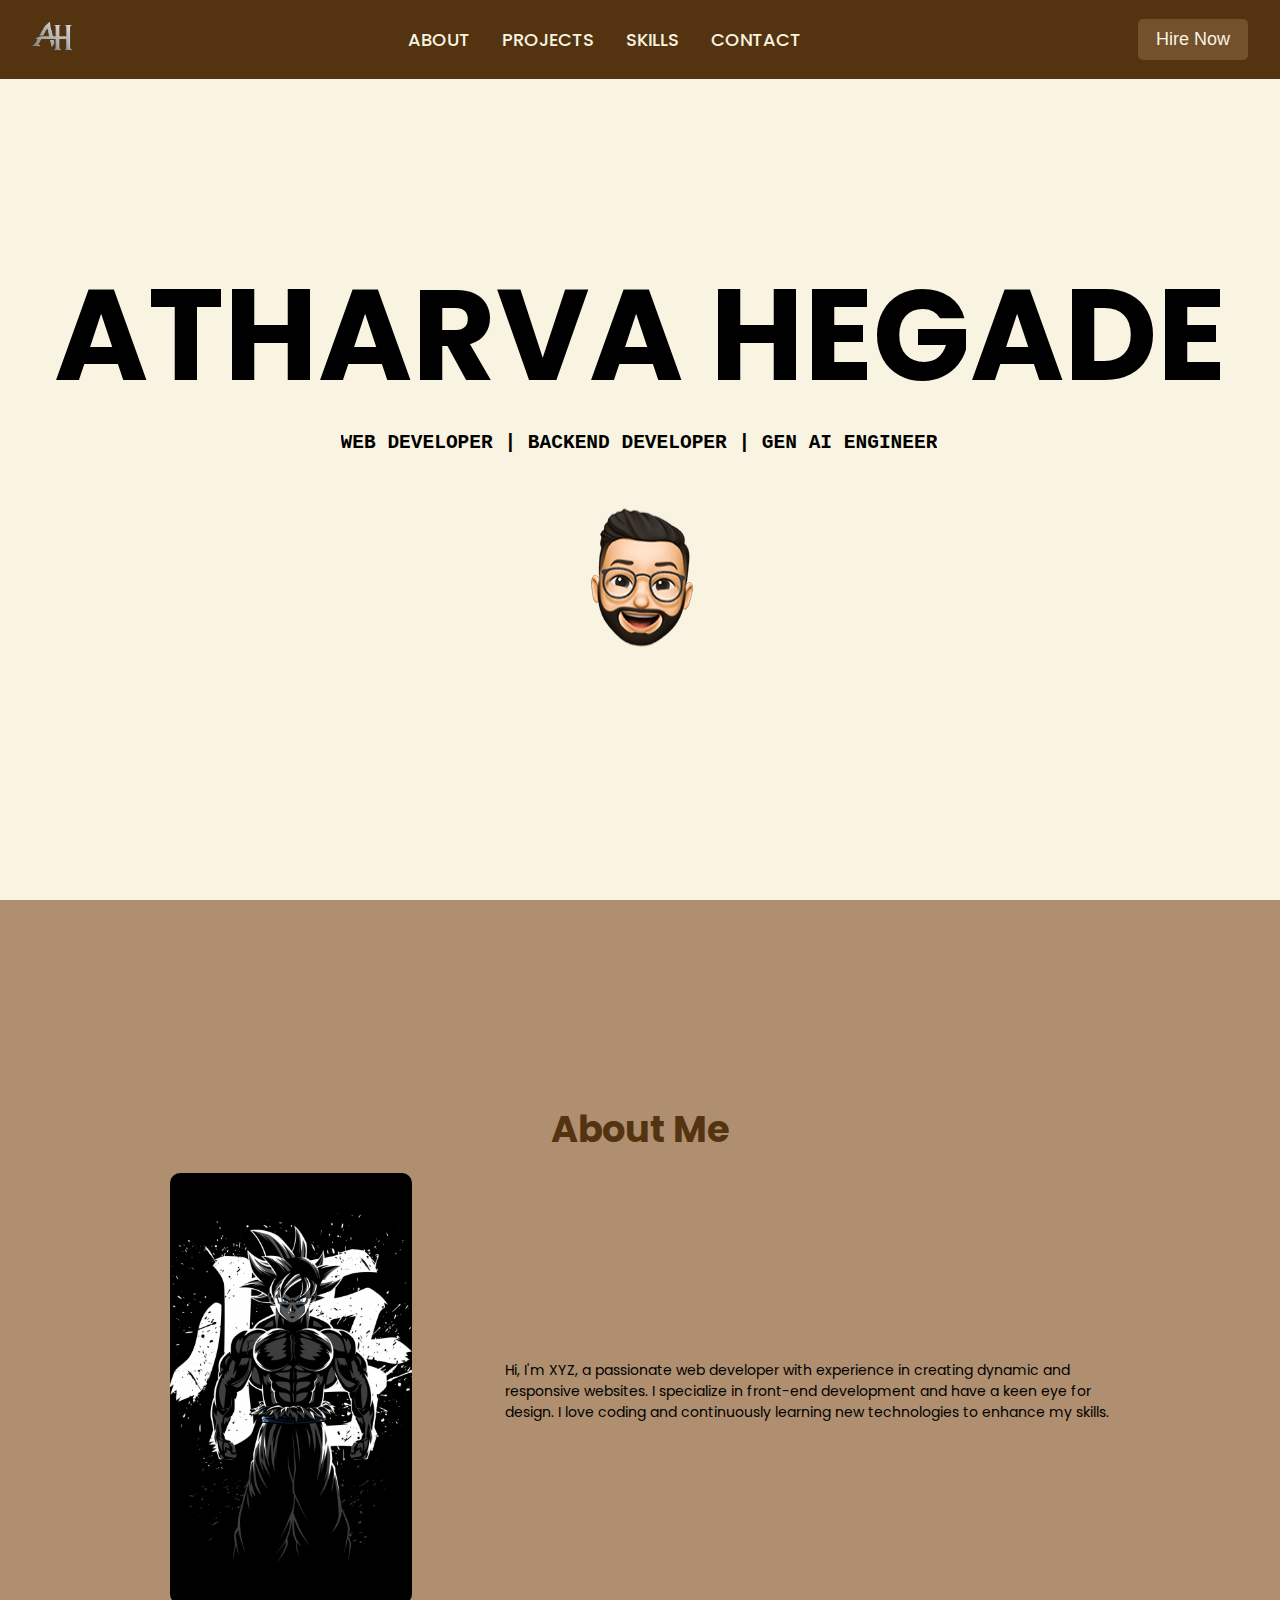
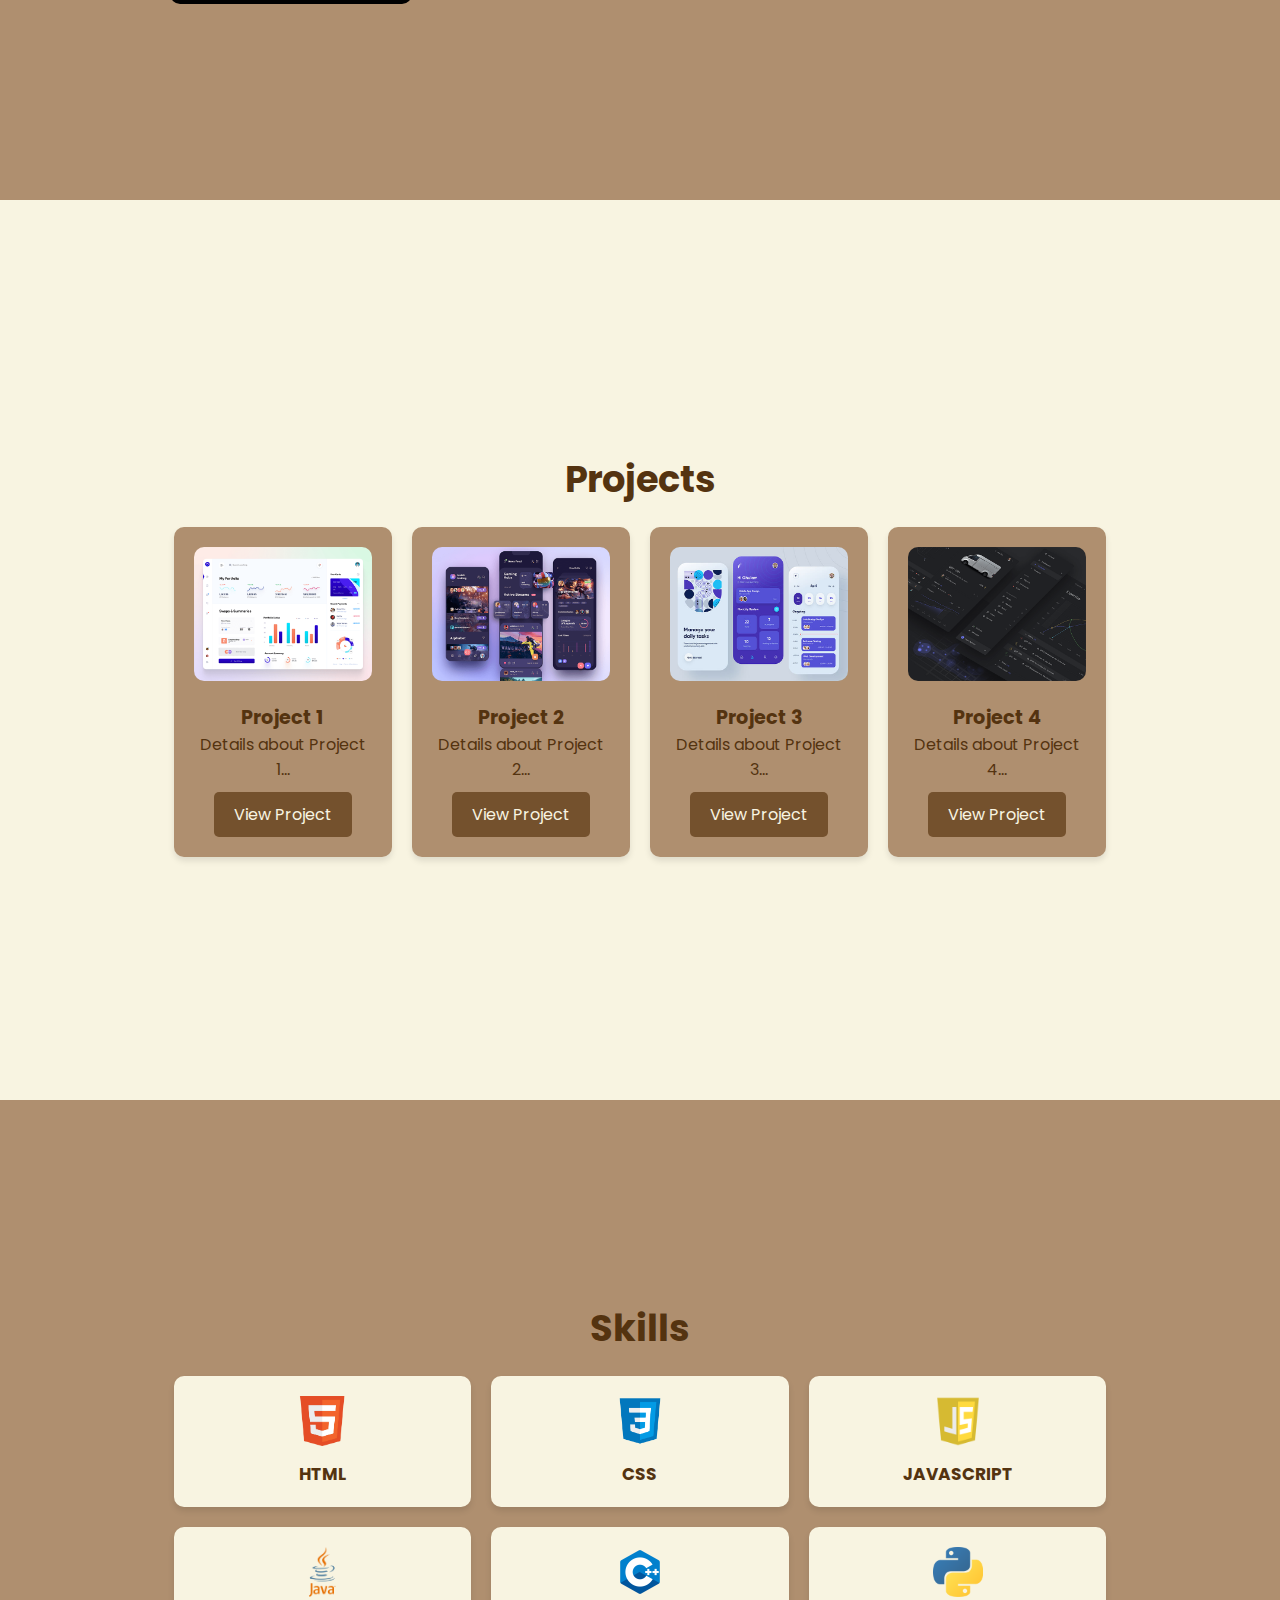
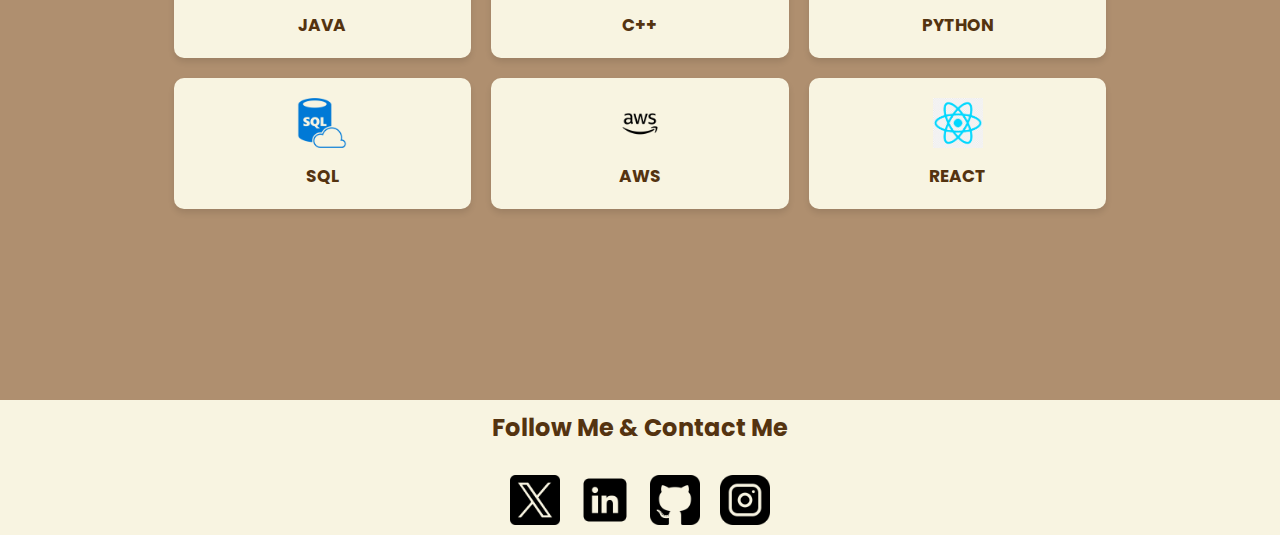
==== home .html @ 90b4cf0e "2nd commit" ====
<!DOCTYPE html>
<html lang="en">
<head>
    <meta charset="UTF-8">
    <meta name="viewport" content="width=device-width, initial-scale=1.0">
    <link rel="preconnect" href="https://fonts.googleapis.com">
    <link rel="preconnect" href="https://fonts.gstatic.com" crossorigin>
    <link href="https://fonts.googleapis.com/css2?family=Anton&family=Poppins&display=swap" rel="stylesheet">
    <link rel="stylesheet" href="https://cdnjs.cloudflare.com/ajax/libs/font-awesome/6.6.0/css/all.min.css">
    <script src="/script.js"></script>
    <title>Portfolio</title>
    <link rel="stylesheet" href="home.css">
</head>
<body>
    <header >
        <nav>
            <div class="logo"><a href="#home_page"><img src="/images/logo2.png" alt=""></a></div>
            <ul class="nav-links">
                <li><a href="#about">About</a></li>
                <li><a href="#projects">Projects</a></li>
                <li><a href="#skills">Skills</a></li>
                <li><a href="#footer">Contact</a></li>
            </ul>
            <div class="hire-now">
                <button>Hire Now</button>
            </div>
            <div class="menu-toggle" onclick="toggleMenu()">
                <span class="bar"></span>
                <span class="bar"></span>
                <span class="bar"></span>
            </div>
            <script src="/script.js"></script>
        </nav>
    </header>

    
    <!-- Home Page Content -->


    <section class="hero" id="home_page">
        <div class="background-image"></div>
        <div class="content">
            <div class="text-column">
                <h1 class="animate-heading">ATHARVA HEGADE</h1>
                <h3 class="animate-subheading">
                    <span class="typing-text">WEB DEVELOPER | BackEnd Developer | GEN AI Engineer</span>
                </h3>
            </div>
            <div class="photo-column">
                <img src="/images/my-avatar.png" alt="Profile Photo" class="profile-photo">
            </div>
        </div>
    </section>
    
    


    <!-- About Me Section -->

    <section id="about">
        <h2>About Me</h2>
        <div class="about-container">
            <div class="about-picture">
                <img src="/images/wallpapersden.com_cool-goku-amoled-black_720x1280.jpg" alt="About Me Picture">
            </div>
            <div class="about-content">
                <p>Hi, I'm XYZ, a passionate web developer with experience in creating dynamic and responsive websites. I specialize in front-end development and have a keen eye for design. I love coding and continuously learning new technologies to enhance my skills.</p>
            </div>
        </div>
    </section>
    

<!-- Project Section -->

<section id="projects">
    <h2>Projects</h2>
    <div class="projects-grid">
        <div class="project-card">
            <img src="/images/project-2.png" alt="Project 1 Image">
            <h3>Project 1</h3>
            <p>Details about Project 1...</p>
            <a href="project1.html" class="view-project-link">View Project</a>
        </div>
        <div class="project-card">
            <img src="/images/project-4.png" alt="Project 2 Image">
            <h3>Project 2</h3>
            <p>Details about Project 2...</p>
            <a href="project2.html" class="view-project-link">View Project</a>
        </div>
        <div class="project-card">
            <img src="/images/project-8.jpg" alt="Project 3 Image">
            <h3>Project 3</h3>
            <p>Details about Project 3...</p>
            <a href="project3.html" class="view-project-link">View Project</a>
        </div>
        <div class="project-card">
            <img src="/images/project-9.png" alt="Project 4 Image">
            <h3>Project 4</h3>
            <p>Details about Project 4...</p>
            <a href="project4.html" class="view-project-link">View Project</a>
        </div>
    </div>
</section>


<!-- Skils Section -->
 
<section id="skills">
    <h2>Skills</h2>
    <div class="skills-grid">
        <div class="skill-card">
            <div class="skill-icon"><img src="/images/html.png" alt=""></div>
            <h3>html</h3>
        </div>
        <div class="skill-card">
            <div class="skill-icon"><img src="/images/css.png" alt=""></div>
            <h3>css</h3>
        </div>
        <div class="skill-card">
            <div class="skill-icon"><img src="/images/js.png" alt=""></div>
            <h3>javascript</h3>
        </div>
        <div class="skill-card">
            <div class="skill-icon"><img src="/images/java.png" alt=""></div>
            <h3>java</h3>
        </div>
        <div class="skill-card">
            <div class="skill-icon"><img src="/images/cpp.png" alt=""></div>
            <h3>c++</h3>
        </div>
        <div class="skill-card">
            <div class="skill-icon"><img src="/images/python.png" alt=""></div>
            <h3>python</h3>
        </div>
        <div class="skill-card">
            <div class="skill-icon"><img src="/images/sql.png" alt=""></div>
            <h3>sql</h3>
        </div>
        <div class="skill-card">
            <div class="skill-icon"><img src="/images/aws.png" alt=""></div>
            <h3>aws</h3>
        </div>
        <div class="skill-card">
            <div class="skill-icon"><img src="/images/react.png" alt=""></div>
            <h3>React</h3>
        </div>
    </div>
</section>


<!-- Contact Section -->
<!-- 
<section id="contact">

    <h2>Contact</h2>
    <form class="contact-form">
        <label for="name">Name</label>
        <input type="text" id="name" name="name" required>

        <label for="email">Email</label>
        <input type="email" id="email" name="email" required>

        <label for="phone">Mobile No</label>
        <input type="tel" id="phone" name="phone" required> 

        <button type="submit">Submit</button>
    </form>

    <div class="social-media">
        <a href="https://twitter.com/yourprofile" target="_blank">
            <img src="/images/twitter.png" alt="Twitter">
        </a>
        <a href="https://www.linkedin.com/in/yourprofile" target="_blank">
            <img src="/images/linkedin (1).png" alt="LinkedIn">
        </a>
        <a href="https://github.com/yourprofile" target="_blank">
            <img src="/images/github-sign.png" alt="GitHub">
        </a>
        <a href="https://www.instagram.com/yourprofile" target="_blank">
            <img src="/images/instagram (1).png" alt="Instagram">
        </a>
    </div>
</section> -->

<!-- Footer Section -->

<footer id="footer">
    <h2>Follow Me & Contact Me</h2>
    <div class="social-media">
        <a href="https://twitter.com/yourprofile" target="_blank">
            <img src="/images/twitter.png" alt="Twitter">
        </a>
        <a href="https://www.linkedin.com/in/yourprofile" target="_blank">
            <img src="/images/linkedin (1).png" alt="LinkedIn">
        </a>
        <a href="https://github.com/yourprofile" target="_blank">
            <img src="/images/github-sign.png" alt="GitHub">
        </a>
        <a href="https://www.instagram.com/yourprofile" target="_blank">
            <img src="/images/instagram (1).png" alt="Instagram">
        </a>
    </div>
</footer>



</body>
</html>


</body>
</html>
---- home.css ----
* {
    margin: 0;
    padding: 0;
    box-sizing: border-box;
}

body, html {
    background-color: #F8F4E1;
    color: #543310;
    height: 100%;
    font-family: 'Poppins', Arial, sans-serif;
    scroll-behavior: smooth; /* Smooth scroll */
}

header {
    background-color: #543310;
    color: #F8F4E1;
    position: fixed; /* Fixed position */
    width: 100%;
    top: 0;
    left: 0;
    z-index: 1000;
    
}

nav {
    display: flex;
    justify-content: space-between;
    align-items: center;
    padding: 1rem 2rem;
}

.logo img {
    width: 40px;
    height: auto;
}

.nav-links {
    list-style: none;
    display: flex;
    text-transform: uppercase;
    font-weight: 500;
}

.nav-links li {
    margin: 0 1rem;
}

.nav-links a {
    font-size: large;
    text-decoration: none;
    color: #F8F4E1;
    position: relative;
    transition: color 0.3s;
}

.nav-links a::after {
    content: '';
    position: absolute;
    width: 0;
    height: 2px;
    background-color: #AF8F6F;
    left: 0;
    bottom: -5px;
    transition: width 0.3s;
}

.nav-links a:hover {
    color: #AF8F6F;
}

.nav-links a:hover::after {
    width: 100%;
}

.hire-now button {
    padding: 0.5rem 1rem;
    background-color: #74512D;
    color: #F8F4E1;
    font: 600;
    font-size: 18px;
    border: 2px solid #74512D;
    border-radius: 5px;
    cursor: pointer;
    transition: background-color 0.3s, color 0.3s;
}

.hire-now button:hover {
    padding: 0.5rem 1rem;
    border: 2px solid #543310;
    border-radius: 5px;
    background-color: #543310;
    color: #F8F4E1;
}

/* Responsive styles for Navbar */
.menu-toggle {
    display: none; /* Hide menu button by default */
    flex-direction: column;
    cursor: pointer;
}

.menu-toggle .bar {
    background-color: #F8F4E1;
    height: 3px;
    width: 25px;
    margin: 3px 0;
    border-radius: 3px;
}

/* Show menu button and hide links on small screens */
@media (max-width: 768px) {
    .nav-links {
        display: none; /* Hide nav links by default */
        position: absolute;
        top: 60px; /* Adjust based on header height */
        right: 0;
        background-color: #543310;
        width: 100%;
        flex-direction: column;
        align-items: center;
        padding: 1rem;
        gap: 1rem;
    }

    .nav-links.active {
        display: flex; /* Show links when menu is toggled */
    }

    .menu-toggle {
        display: none;
        /* display: flex; Show menu button on small screens */
    }
}
/* Hero Section Styles */
.hero {
    position: relative;
    height: 100vh;
    display: flex;
    justify-content: center;
    align-items: center;
    text-align: center;
    color: #F8F4E1; /* Light text color */
    overflow: hidden; /* Ensure no overflow */
}

.background-image {
    position: absolute;
    top: 0;
    left: 0;
    width: 100%;
    height: 100%;
    /* background-image: url('/path/to/background-image.jpg'); Update path to your background image */
    background-size: cover;
    background-position: center;
    z-index: -1;
}

.content {
    position: relative;
    z-index: 1;
}

.profile-photo {
    border-radius: 50%;
    width: 150px;
    height: 150px;
    margin-top: 20px;
}

/* Animation for Heading */


@keyframes fadeInUp {
    from {
        opacity: 0;
        transform: translateY(20px);
    }
    to {
        opacity: 1;
        transform: translateY();
    }
}

.animate-heading {
    color:#000000 ;
    font-size: 8rem;
    animation: fadeInUp 1s ease-out;
}

/* Animation for Subheading */
@keyframes typing {
    from {
        width: 0;
    }
    to {
        width: 100%;
    }
}

@keyframes blink {
    from {
        border-right: 2px solid transparent;
    }
    to {
        border-right: 2px solid #F8F4E1;
    }
}

.animate-subheading {
    display: inline-block;
    overflow: hidden; /* Ensures text does not overflow during animation */
    white-space: nowrap; /* Keeps text on a single line */
    border-right: 2px solid #F8F4E1; /* Cursor effect */
    font-family: monospace;
    font-size: 1.5em;
    color: #000000;
    text-transform: uppercase;
    animation: typing 6s steps(60, end) infinite, blink 0.75s step-end infinite;
}

.photo-column img{
    width: 200px;
    height: 200px;
}

/* Responsive styles for Hero Section */
@media (max-width: 768px) {
    .hero {
        margin-top: 10%;
        padding: 0 10px; /* Add padding for smaller screens */
    }

    .profile-photo img{
        width: 120px; /* Reduce profile photo size */
        height: 120px;
    }

    .animate-heading {
        font-size: 4rem; /* Adjust heading size */
    }

    .animate-subheading {
        font-size: 1.2em; /* Adjust subheading size */
        width: 100%; /* Full width for wrapping text */
    }
}

@media (max-width: 480px) {
    .profile-photo img{
        width: 100px; /* Further reduce profile photo size */
        height: 100px;
    }

    .animate-heading {
        font-size: 2rem; /* Further adjust heading size */
    }

    .animate-subheading {
        font-size: 0.8em; /* Further adjust subheading size */
        animation: typing 6s steps(60, end) infinite, blink 0.75s step-end infinite;
    }

    .hero {
        margin-top: 10%;
        padding: 0 10px; /* Further padding for very small screens */
    }
}

h1, h2, h3 {
    font-size: calc(1.5rem + 1vw); /* Responsive scaling */
}


#about, #projects ,#skills{
    height: 100vh;
    display: flex;
    justify-content: center;
    align-items: center;
    flex-direction: column;
}

section {
    padding: 2rem;
    text-align: center;
    padding-top: 60px; /* Add padding to avoid overlap with fixed navbar */
}

/* Responsive styles for sections */
@media (max-width: 768px) {
    #about, #projects, #contact, #skills {
        height: auto; /* Allow sections to expand based on content */
        padding: 1rem; /* Reduce padding for smaller screens */
    }

    section {
        padding: 1rem; /* Adjust padding for smaller screens */
        padding-top: 70px; /* Adjust top padding to account for the fixed navbar */
    }
}

@media (max-width: 480px) {
    #about, #projects, #contact, #skills {
        height: auto; /* Ensure sections are flexible with content on very small screens */
        padding: 0.5rem; /* Further reduce padding for very small screens */
    }

    section {
        padding: 0.5rem; /* Adjust padding for very small screens */
        padding-top: 80px; /* Further adjust top padding for very small screens */
    }
}

/* About Section */

#about {
    background-color: #AF8F6F;
    height: 100vh;
    display: flex;
    flex-direction: column;
    justify-content: center;
    align-items: center;
    padding-top: 60px; /* Add padding to avoid overlap with fixed navbar */
}

.about-container {
    display: flex;
    align-items: center;
    text-align: left;
    max-width: 80%;
}

.about-picture {
    flex: 1;
    padding: 1rem;
}

.about-picture img {
    width: 80%;
    height: auto;
    border-radius: 10px;
}

.about-content {
    font-size: 14px ;
    color: #000000;
    flex: 2;
    padding: 1rem;
}

/* Responsive styles for #about */
@media (max-width: 768px) {
    #about {
        height: auto; /* Allow section to expand based on content */
        padding-top: 10px; /* Adjust top padding to account for fixed navbar */
    }

    .about-container {
        flex-direction: column; /* Stack content vertically */
        text-align: center; /* Center-align text for smaller screens */
    }

    .about-picture {
        padding: 0.5rem; /* Reduce padding */
    }

    .about-picture img {
        width: 50%; /* Make image responsive */
        height: auto;
        border-radius: 5px; /* Reduce border radius */
    }

    .about-content {
        padding: 0.5rem; /* Reduce padding */
    }
}

@media (max-width: 480px) {
    #about {
        padding-top: 80px; /* Further adjust padding */
    }

    .about-container {
        padding: 0.5rem; /* Reduce padding for very small screens */
    }

    .about-picture {
        margin-top: 20px;
        padding: 0px; /* Remove padding */
    }

    .about-picture img {
        width: 50%; /* Ensure image takes full width */
        border-radius: 3px; /* Further reduce border radius */
    }

    .about-content {
        padding: 0; /* Remove padding */
    }
}



/* Project Section */

#projects {
    height: 100vh;
    display: flex;
    flex-direction: column;
    justify-content: center;
    align-items: center;
    padding-top: 60px; /* Add padding to avoid overlap with fixed navbar */
    background-color: #F8F4E1;
}

.projects-grid {
    display: grid;
    grid-template-columns: repeat(auto-fit, minmax(200px, 1fr));
    gap: 20px;
    width: 80%;
    max-width: 1000px;
    padding: 20px;
}

.project-card {
    background-color: #AF8F6F;
    border-radius: 10px;
    box-shadow: 0 4px 6px rgba(0, 0, 0, 0.1);
    padding: 20px;
    text-align: center;
    transition: transform 0.3s ease, box-shadow 0.3s ease;
}

.project-card img {
    width: 100%;
    height: auto;
    border-radius: 10px;
    margin-bottom: 15px;
}

.project-card:hover {
    transform: translateY(-10px);
    box-shadow: 0 6px 8px rgba(0, 0, 0, 0.1);
}

.view-project-link {
    display: inline-block;
    margin-top: 10px;
    padding: 10px 20px;
    background-color: #74512D;
    color: #F8F4E1;
    border-radius: 5px;
    text-decoration: none;
    transition: background 0.3s ease;
}

.view-project-link:hover {
    background-color: #543310;
}

/* Responsive styles for #projects */
@media (max-width: 768px) {
    #projects {
        height: auto; /* Allow section to expand based on content */
        padding-top: 70px; /* Adjust top padding to account for fixed navbar */
    }

    .projects-grid {
        width: 90%; /* Adjust width for smaller screens */
        padding: 10px; /* Reduce padding */
    }

    .project-card {
        padding: 15px; /* Reduce padding */
        transition: transform 0.3s ease, box-shadow 0.3s ease; /* Ensure smooth hover effect */
    }

    .project-card img {
        margin-bottom: 10px; /* Adjust margin */
    }

    .view-project-link {
        padding: 8px 15px; /* Adjust button padding */
        font-size: 14px; /* Reduce font size */
    }

    .project-card:hover {
        transform: translateY(-8px); /* Slightly reduced hover effect */
        box-shadow: 0 5px 7px rgba(0, 0, 0, 0.1); /* Adjusted shadow */
    }
}

@media (max-width: 480px) {
    #projects {
        padding-top: 80px; /* Further adjust top padding */
    }

    .projects-grid {
        grid-template-columns: 1fr; /* Stack project cards in a single column */
        width: 100%; /* Full width */
        padding: 5px; /* Further reduce padding */
    }

    .project-card {
        padding: 10px; /* Further reduce padding */
        transition: transform 0.3s ease, box-shadow 0.3s ease; /* Ensure smooth hover effect */
    }

    .project-card img {
        margin-bottom: 5px; /* Further adjust margin */
    }

    .view-project-link {
        padding: 6px 12px; /* Further adjust button padding */
        font-size: 12px; /* Further reduce font size */
    }

    .project-card:hover {
        transform: translateY(-5px); /* More subtle hover effect */
        box-shadow: 0 4px 6px rgba(0, 0, 0, 0.1); /* Adjusted shadow */
    }
}

/* Skills Section  */

#skills {
    height: 100vh;
    display: flex;
    flex-direction: column;
    justify-content: center;
    align-items: center;
    padding-top: 60px; /* Add padding to avoid overlap with fixed navbar */
    background-color: #AF8F6F;
}

.skills-grid {
    display: grid;
    grid-template-columns: repeat(3, 1fr);
    gap: 20px;
    width: 80%;
    max-width: 1000px;
    padding: 20px;
}

.skill-card {
    background-color: #F8F4E1;
    border-radius: 10px;
    box-shadow: 0 4px 6px rgba(0, 0, 0, 0.1);
    text-align: center;
    padding: 20px;
    transition: transform 0.3s ease, box-shadow 0.3s ease;
    display: flex;
    flex-direction: column;
    justify-content: center;
    align-items: center;
}
.skill-card h3 {
    color: #543310;
    font-size: 17px;
    text-transform: uppercase;
}
.skill-icon {
    width: 50px;
    height: 50px;
    margin-bottom: 15px;
}
.skill-icon img {
    width: 50px;
    height: 50px;

}
.skill-card:hover {
    transform: translateY(-10px);
    box-shadow: 0 6px 8px rgba(0, 0, 0, 0.1);
    
}

h3 {
    margin: 0;
    font-size: 1.2rem;
}

/* Responsive styles for #skills */
@media (max-width: 768px) {
    #skills {
        height: auto; /* Allow section to expand based on content */
        padding-top: 70px; /* Adjust top padding to avoid overlap with fixed navbar */
    }

    .skills-grid {
        grid-template-columns: repeat(2, 1fr); /* Two columns for tablets */
        width: 90%; /* Adjust width for smaller screens */
        padding: 10px; /* Reduce padding */
    }

    .skill-card {
        padding: 15px; /* Reduce padding */
    }


    .skill-card h3 {
        font-size: 16px; /* Adjust font size */
    }

    .skill-icon {
        width: 40px; /* Adjust icon size */
        height: 40px;
        margin-bottom: 10px; /* Adjust margin */
    }

    .skill-icon img {
        width: 40px; /* Adjust icon image size */
        height: 40px;
    }
}

@media (max-width: 480px) {
    #skills {
        padding-top: 80px; /* Further adjust top padding */
    }

    .skills-grid {
        grid-template-columns: 1fr; /* Single column for phones */
        width: 50%; /* Full width */
        padding: 5px; /* Further reduce padding */
    }

    .skill-card {
        padding: 10px; /* Further reduce padding */
    }

    .skill-card h3 {
        font-size: 14px; /* Further reduce font size */
    }

    .skill-icon {
        width: 30px; /* Adjust icon size */
        height: 30px;
        margin-bottom: 5px; /* Further adjust margin */
    }

    .skill-icon img {
        width: 30px; /* Adjust icon image size */
        height: 30px;
    }
}

/* Contact Section */

#contact {
    height: 100vh;
    display: flex;
    flex-direction: column;
    justify-content: center;
    align-items: center;
    padding-top: 60px; /* Add padding to avoid overlap with fixed navbar */
    background-color: #F8F4E1;
    color: #543310;
}

.contact-form {
    width: 80%;
    max-width: 600px;
    background-color: #AF8F6F;
    padding: 20px;
    border-radius: 10px;
    box-shadow: 0 4px 6px rgba(0, 0, 0, 0.1);
    display: flex;
    flex-direction: column;
}

.contact-form label {
    margin-bottom: 8px;
    font-weight: bold;
}

.contact-form input,
.contact-form textarea {
    width: 100%;
    padding: 10px;
    margin-bottom: 20px;
    border: 1px solid #74512D;
    border-radius: 5px;
    font-size: 1rem;
}

.contact-form button {
    padding: 10px 20px;
    border: none;
    border-radius: 5px;
    background-color: #74512D;
    color: #F8F4E1;
    font-size: 1rem;
    cursor: pointer;
    transition: background 0.3s ease;
}

.contact-form button:hover {
    background-color: #543310;
}

/* Responsive styles for #contact */
@media (max-width: 768px) {
    #contact {
        height: auto; /* Allow section to expand based on content */
        padding-top: 70px; /* Adjust padding to avoid overlap with fixed navbar */
    }

    .contact-form {
        width: 90%; /* Adjust width for smaller screens */
        padding: 15px; /* Reduce padding */
    }

    .contact-form label {
        font-size: 0.9rem; /* Adjust font size */
    }

    .contact-form input,
    .contact-form textarea {
        font-size: 0.9rem; /* Adjust font size */
        padding: 8px; /* Reduce padding */
    }

    .contact-form button {
        padding: 8px 16px; /* Adjust button padding */
        font-size: 0.9rem; /* Adjust font size */
    }
}

@media (max-width: 480px) {
    #contact {
        padding-top: 80px; /* Further adjust padding */
    }

    .contact-form {
        width: 100%; /* Full width */
        padding: 10px; /* Further reduce padding */
    }

    .contact-form label {
        font-size: 0.8rem; /* Further adjust font size */
    }

    .contact-form input,
    .contact-form textarea {
        font-size: 0.8rem; /* Further adjust font size */
        padding: 6px; /* Further reduce padding */
    }

    .contact-form button {
        padding: 6px 12px; /* Further adjust button padding */
        font-size: 0.8rem; /* Further adjust font size */
    }
}


/* Footer Section */

#footer {
    height: 15vh;
    display: flex;
    justify-content: center;
    align-items: center;
    flex-direction: column;
    background-color: #F8F4E1;
    color:  #543310;
    padding: 2px 0;
    text-align: center;
}

#footer h2 {
    margin-bottom: 20px;
    font-size: 1.5rem;
}

.social-media {
    margin-top: 10px;
    display: flex;
    justify-content: center;
    gap: 20px;
}

.social-media a {
    display: inline-block;
    width: 50px;  /* Set a fixed width for consistency */
    height: 50px; /* Set a fixed height for consistency */
    display: flex;
    justify-content: center;
    align-items: center;
}


.social-media img {
    max-width: 100%;
    max-height: 100%;
    transition: transform 0.3s ease;
}

.social-media img:hover {
    transform: scale(1.1);
    filter: brightness(0.8);
}

/* Responsive styles for #footer */

@media (max-width: 768px) {
    #footer {
        padding: 15px 0; /* Reduce padding */
    }

    #footer h2 {
        font-size: 1.2rem; /* Adjust font size */
    }

    .social-media {
        gap: 15px; /* Reduce gap between icons */
        
    }

    .social-media a {
        width: 40px; /* Adjust width */
        height: 40px; /* Adjust height */
    }

    .social-media img {
        max-width: 100%;
        max-height: 100%;
    }
}



@media (max-width: 480px) {
    #footer {
        padding: 10px 0; /* Further reduce padding */
    }

    #footer h2 {
        font-size: 1rem; /* Further adjust font size */
    }

    .social-media {
        gap: 10px; /* Further reduce gap between icons */
    }

    .social-media a {
        width: 35px; /* Further adjust width */
        height: 35px; /* Further adjust height */
    }

    .social-media img {
        max-width: 100%;
        max-height: 100%;
    }
}
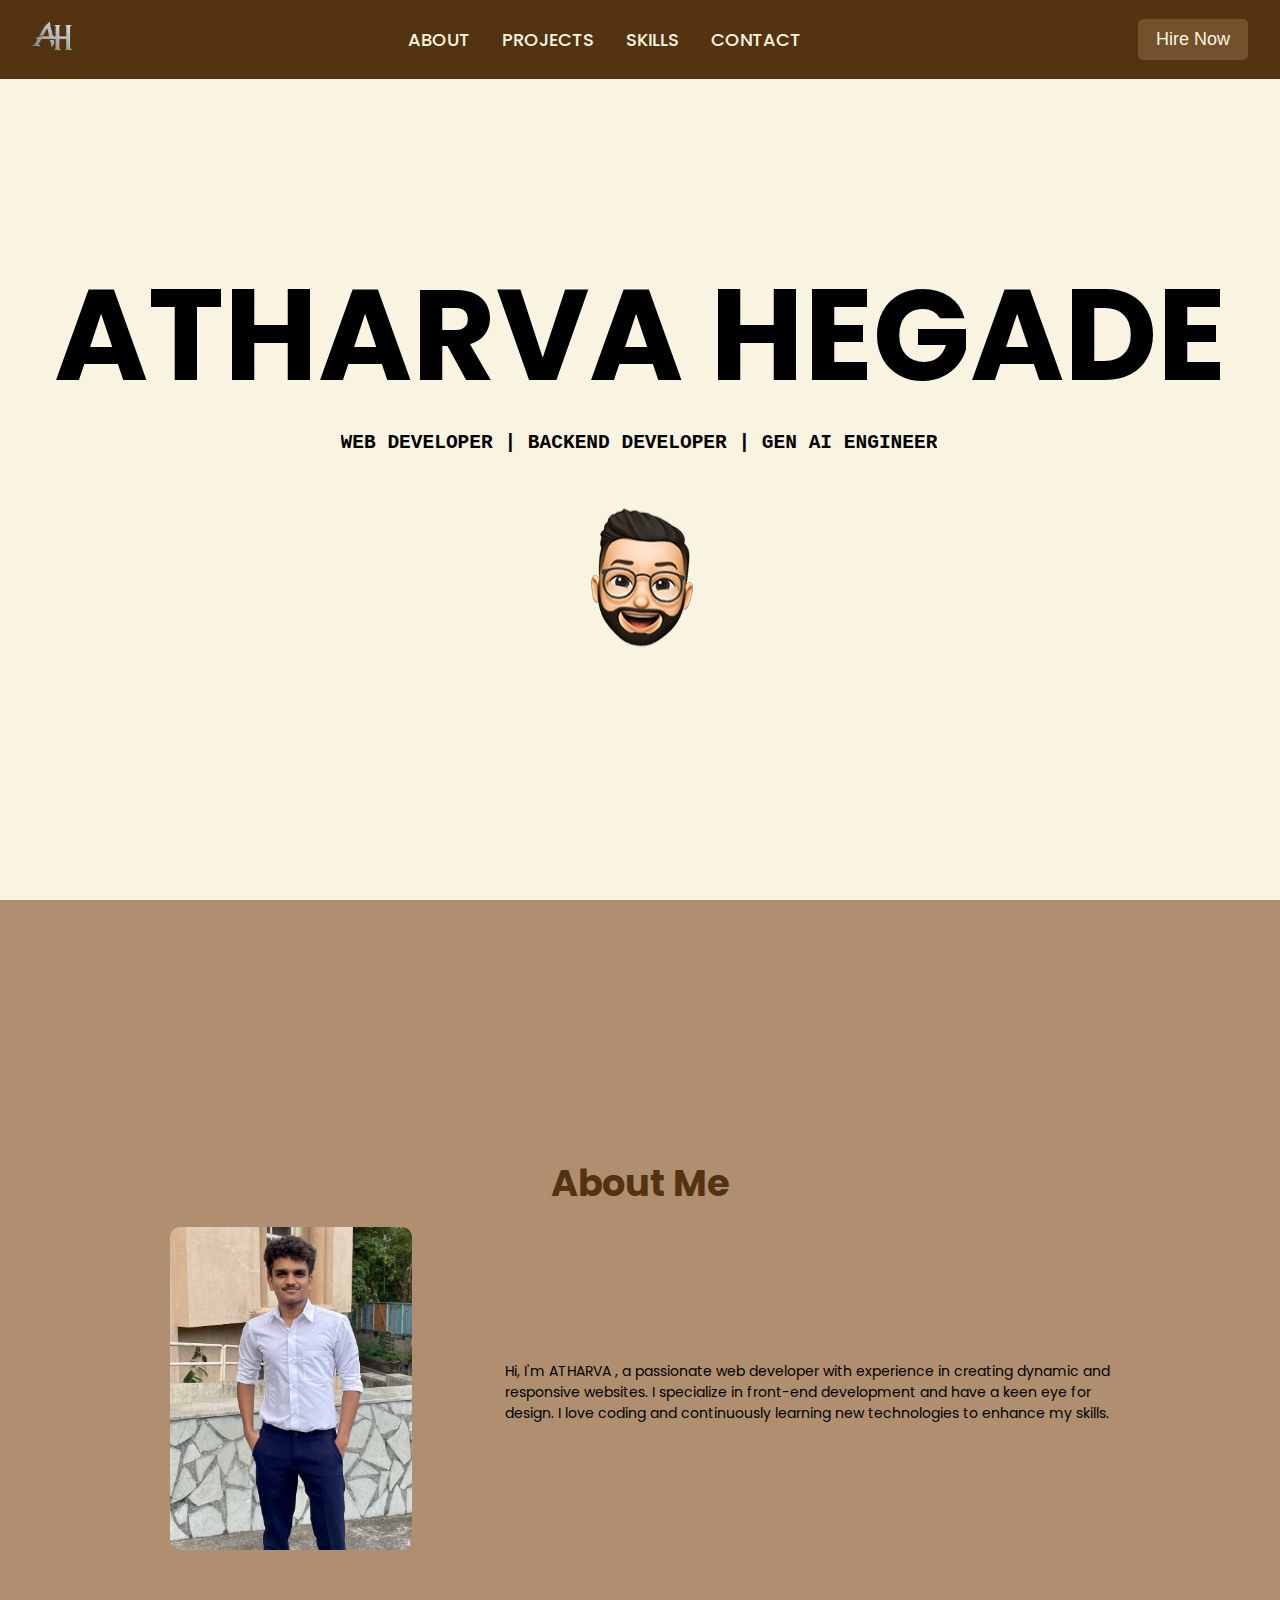
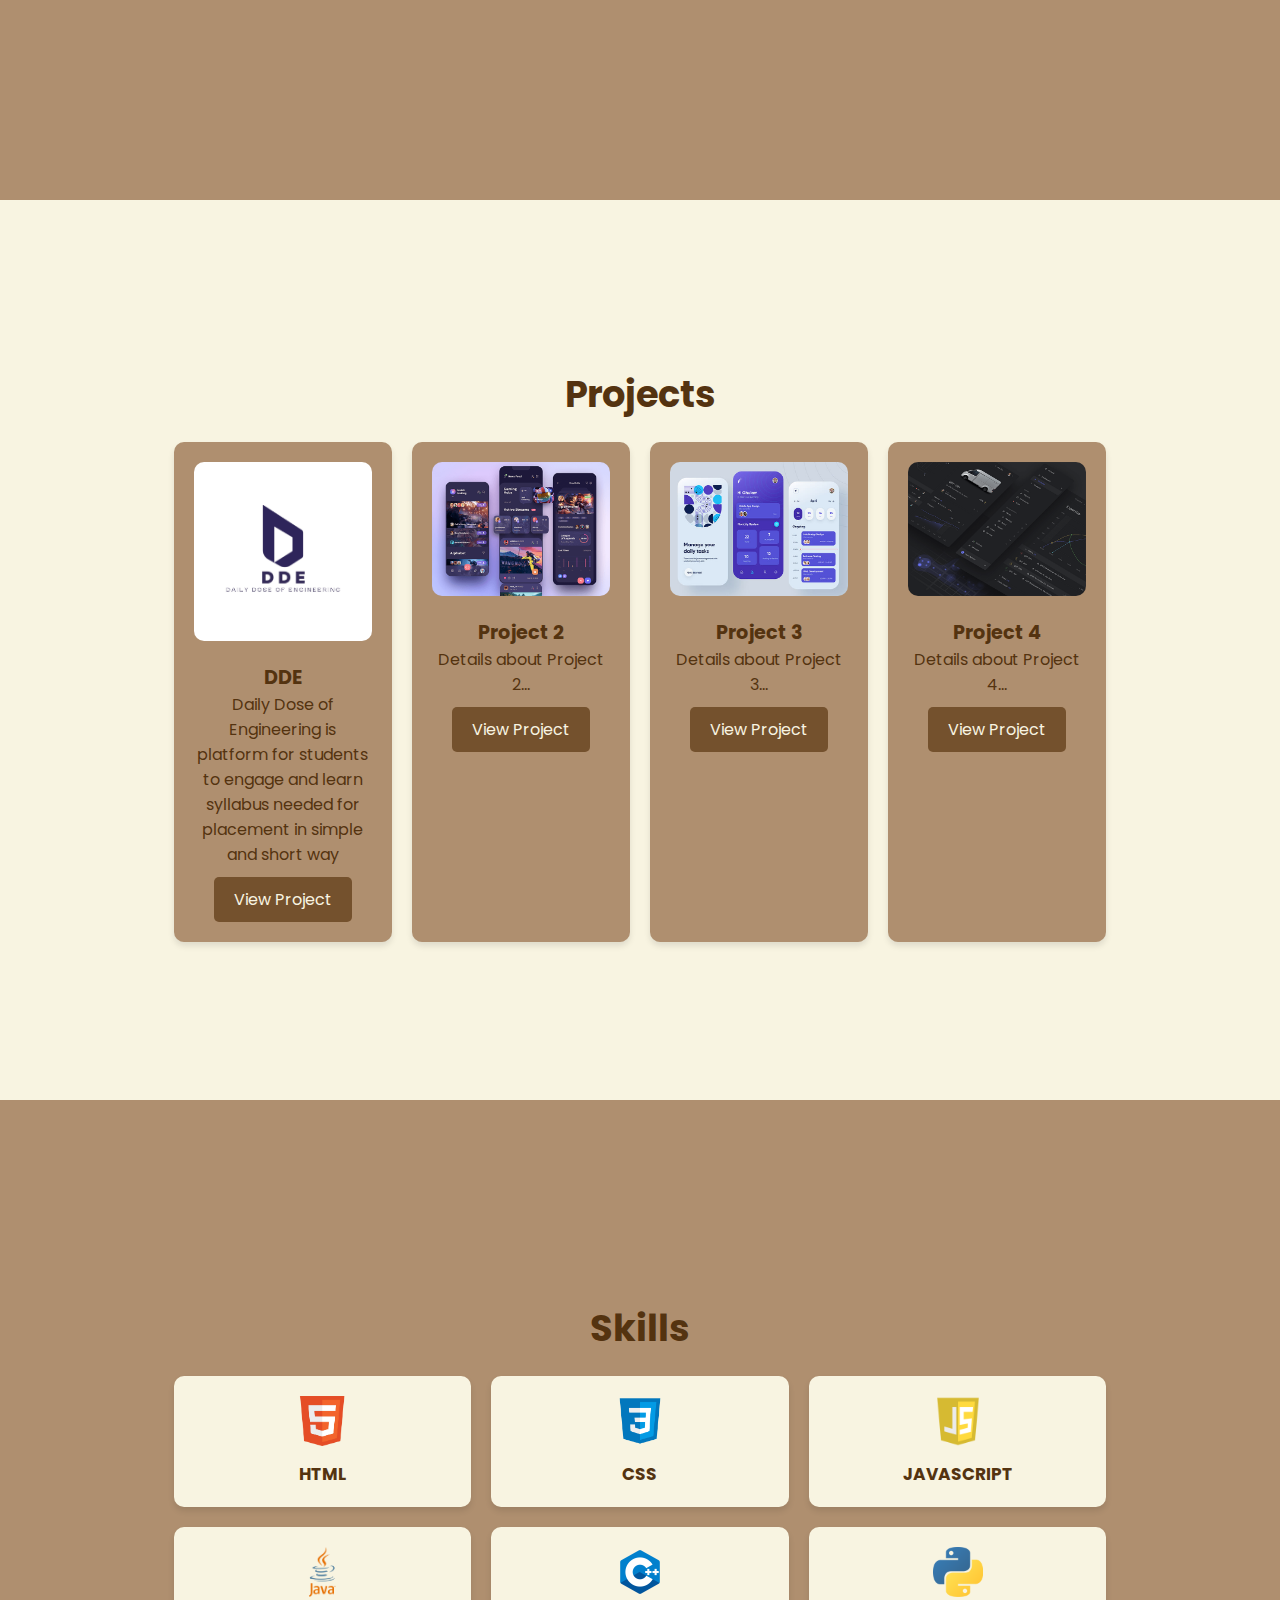
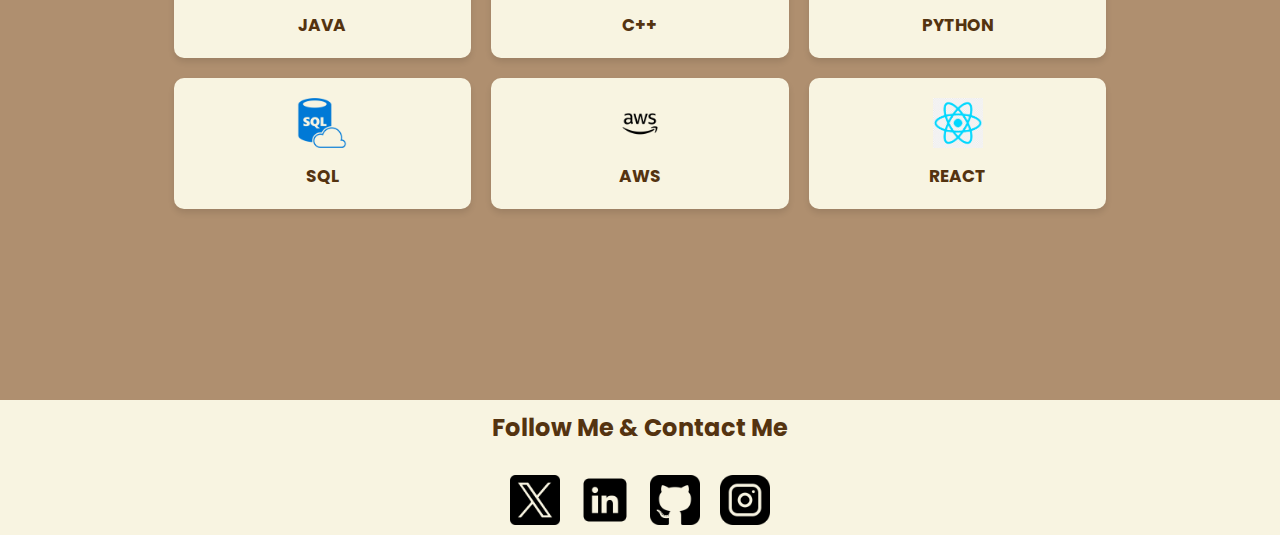
==== commit 6b13ce14: "Initial commit for Portfolio project" ====
--- a/home .html
+++ b/home .html
@@ -61,10 +61,10 @@
         <h2>About Me</h2>
         <div class="about-container">
             <div class="about-picture">
-                <img src="/images/wallpapersden.com_cool-goku-amoled-black_720x1280.jpg" alt="About Me Picture">
+                <img src="/images/upprofile.JPG" alt="About Me Picture">
             </div>
             <div class="about-content">
-                <p>Hi, I'm XYZ, a passionate web developer with experience in creating dynamic and responsive websites. I specialize in front-end development and have a keen eye for design. I love coding and continuously learning new technologies to enhance my skills.</p>
+                <p>Hi, I'm ATHARVA , a passionate web developer with experience in creating dynamic and responsive websites. I specialize in front-end development and have a keen eye for design. I love coding and continuously learning new technologies to enhance my skills.</p>
             </div>
         </div>
     </section>
@@ -76,28 +76,28 @@
     <h2>Projects</h2>
     <div class="projects-grid">
         <div class="project-card">
-            <img src="/images/project-2.png" alt="Project 1 Image">
-            <h3>Project 1</h3>
-            <p>Details about Project 1...</p>
-            <a href="project1.html" class="view-project-link">View Project</a>
+            <img src="/images/DDE.jpg" alt="Project 1 Image">
+            <h3>DDE</h3>
+            <p>Daily Dose of Engineering is platform for students to engage and learn syllabus needed for placement in simple and short way </p>
+            <a href="https://daily-dose-of-engineering.glide.page/" target="_blank" class="view-project-link">View Project</a>
         </div>
         <div class="project-card">
             <img src="/images/project-4.png" alt="Project 2 Image">
             <h3>Project 2</h3>
             <p>Details about Project 2...</p>
-            <a href="project2.html" class="view-project-link">View Project</a>
+            <a href="#projects" class="view-project-link">View Project</a>
         </div>
         <div class="project-card">
             <img src="/images/project-8.jpg" alt="Project 3 Image">
             <h3>Project 3</h3>
             <p>Details about Project 3...</p>
-            <a href="project3.html" class="view-project-link">View Project</a>
+            <a href="#projects" class="view-project-link">View Project</a>
         </div>
         <div class="project-card">
             <img src="/images/project-9.png" alt="Project 4 Image">
             <h3>Project 4</h3>
             <p>Details about Project 4...</p>
-            <a href="project4.html" class="view-project-link">View Project</a>
+            <a href="#projects" class="view-project-link">View Project</a>
         </div>
     </div>
 </section>
--- a/home.css
+++ b/home.css
@@ -418,7 +418,7 @@
     grid-template-columns: repeat(auto-fit, minmax(200px, 1fr));
     gap: 20px;
     width: 80%;
-    max-width: 1000px;
+    max-width: 1500px;
     padding: 20px;
 }
 
